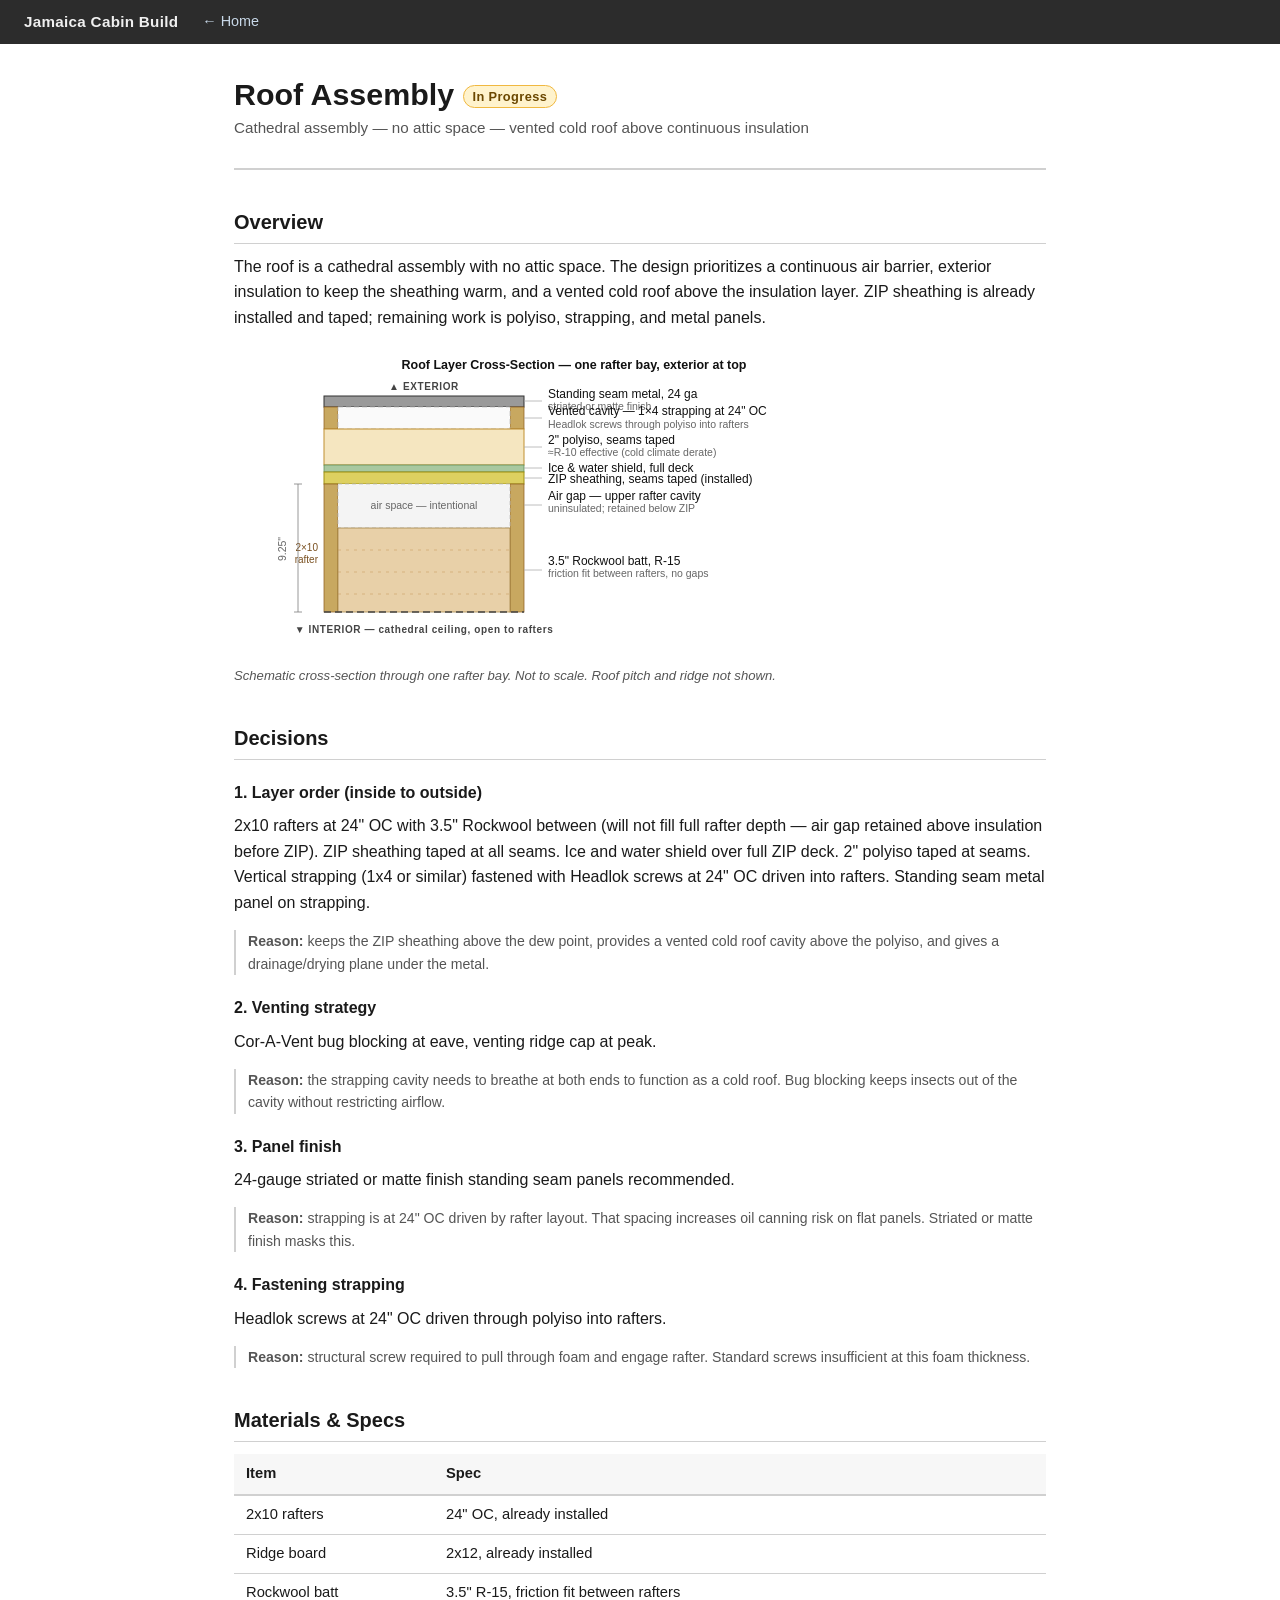
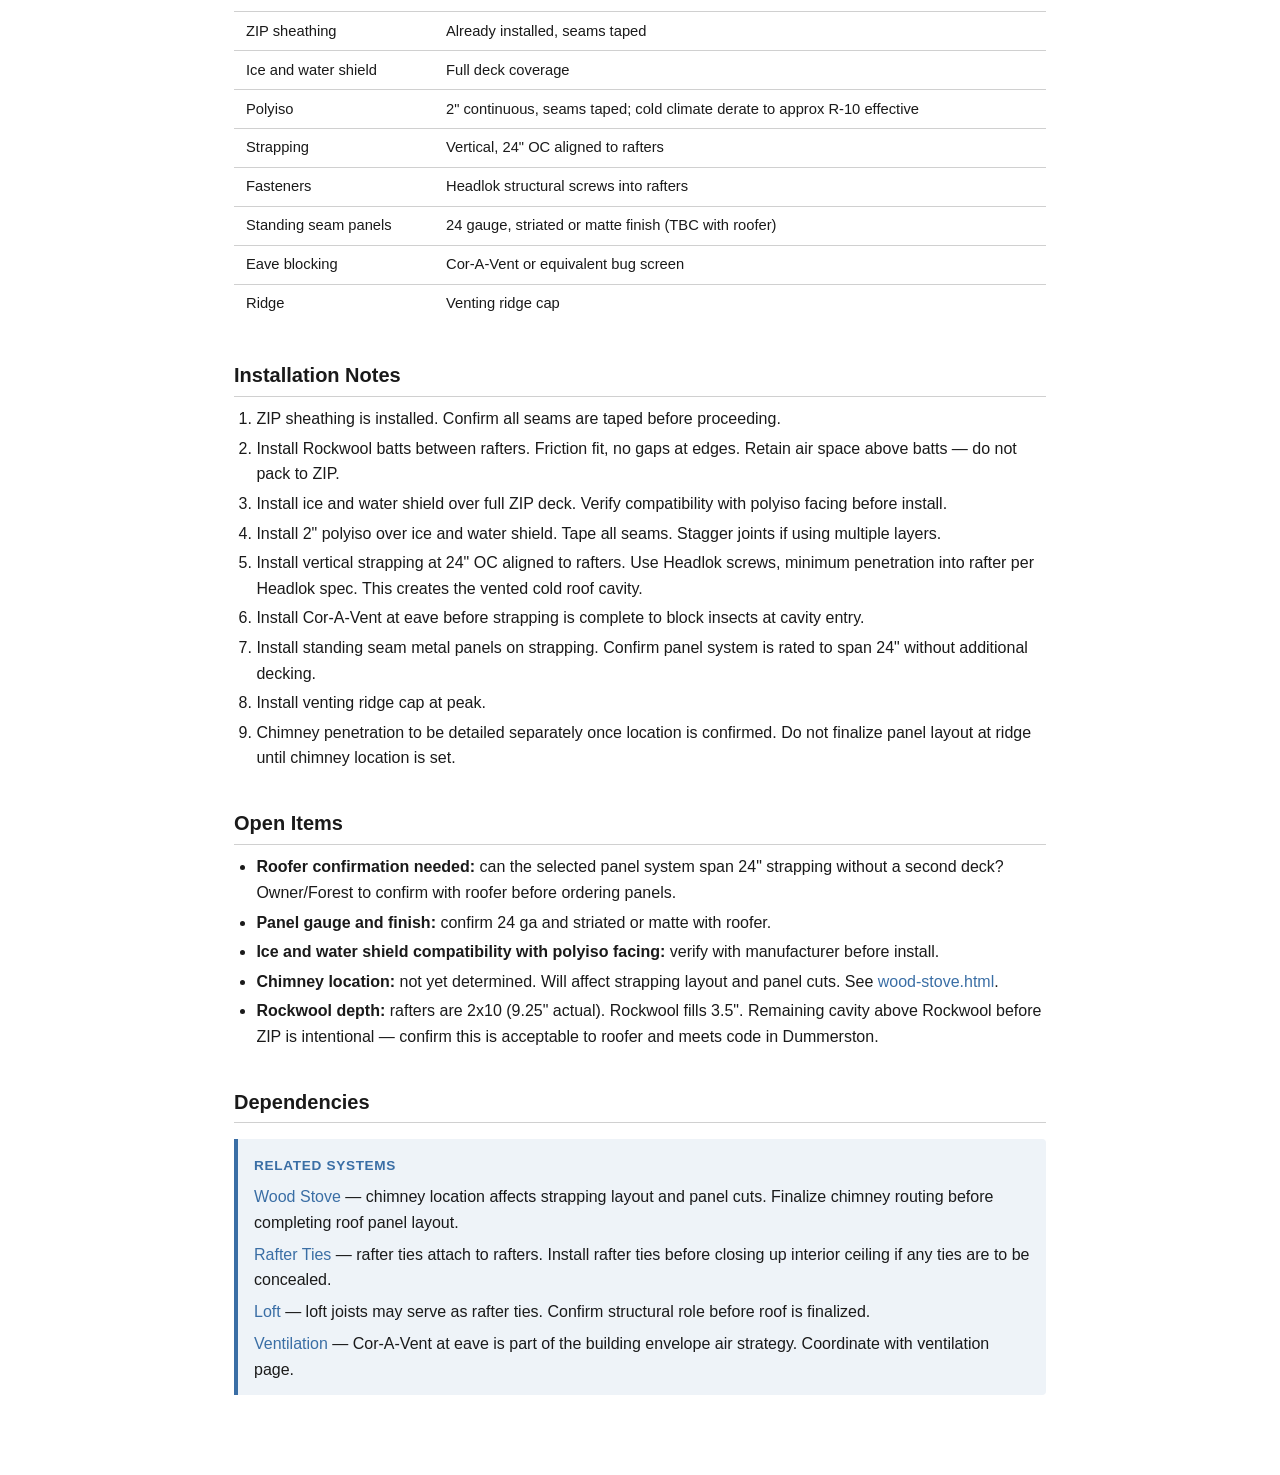
==== roof-assembly.html @ e4c6d877 "Initial commit: cabin build documentation site Co-Authored-By: Claude Sonnet 4.6 <noreply@anthropic." ====
<!DOCTYPE html>
<html lang="en">
<head>
  <meta charset="UTF-8">
  <meta name="viewport" content="width=device-width, initial-scale=1.0">
  <title>Roof Assembly — Jamaica Cabin Build</title>
  <link rel="stylesheet" href="styles.css">
</head>
<body>

<nav class="site-nav">
  <span class="nav-title">Jamaica Cabin Build</span>
  <a href="index.html">&#8592; Home</a>
</nav>

<main class="page-content">

  <!-- ── Page header + status ── -->
  <header class="page-header">
    <h1>Roof Assembly <span class="status-badge in-progress">In Progress</span></h1>
    <p class="subtitle">Cathedral assembly &mdash; no attic space &mdash; vented cold roof above continuous insulation</p>
  </header>

  <!-- ── 1. Overview ── -->
  <section class="section">
    <h2>Overview</h2>
    <p>The roof is a cathedral assembly with no attic space. The design prioritizes a continuous air barrier, exterior insulation to keep the sheathing warm, and a vented cold roof above the insulation layer. ZIP sheathing is already installed and taped; remaining work is polyiso, strapping, and metal panels.</p>

    <!-- Layer cross-section diagram -->
    <figure>
      <svg viewBox="0 0 680 308" xmlns="http://www.w3.org/2000/svg"
           style="background:#fff;width:100%;max-width:680px;display:block;min-width:320px;">
        <defs>
          <style type="text/css">
            .lbl { font: 12px -apple-system,BlinkMacSystemFont,'Segoe UI',Arial,sans-serif; fill:#111; }
            .sub { font: 10.5px -apple-system,BlinkMacSystemFont,'Segoe UI',Arial,sans-serif; fill:#666; }
            .dir { font: 700 10px -apple-system,BlinkMacSystemFont,'Segoe UI',Arial,sans-serif; fill:#444; letter-spacing:.06em; }
            .ttl { font: 600 12.5px -apple-system,BlinkMacSystemFont,'Segoe UI',Arial,sans-serif; fill:#111; }
            .raf { font: 10px -apple-system,BlinkMacSystemFont,'Segoe UI',Arial,sans-serif; fill:#7a5020; }
          </style>
        </defs>

        <!-- Title -->
        <text x="340" y="19" text-anchor="middle" class="ttl">Roof Layer Cross-Section — one rafter bay, exterior at top</text>

        <!-- EXTERIOR label -->
        <text x="190" y="40" text-anchor="middle" class="dir">&#9650; EXTERIOR</text>

        <!-- ─── 1. Standing seam metal: y=46 to y=57 ─── -->
        <rect x="90" y="46" width="200" height="11" fill="#9a9a9a" stroke="#333" stroke-width="1"/>
        <!-- leader -->
        <line x1="290" y1="51" x2="308" y2="51" stroke="#aaa" stroke-width="0.75"/>
        <text x="314" y="48" class="lbl">Standing seam metal, 24 ga</text>
        <text x="314" y="60" class="sub">striated or matte finish</text>

        <!-- ─── 2. Vented strapping cavity: y=57 to y=79 ─── -->
        <!-- strapping pieces at each rafter position (strapping aligned to rafters) -->
        <rect x="90"  y="57" width="14" height="22" fill="#c8a860" stroke="#906020" stroke-width="0.75"/>
        <rect x="276" y="57" width="14" height="22" fill="#c8a860" stroke="#906020" stroke-width="0.75"/>
        <!-- open vented cavity between strapping -->
        <rect x="104" y="57" width="172" height="22" fill="#fafafa" stroke="#bbb" stroke-width="0.75" stroke-dasharray="5 3"/>
        <!-- leader -->
        <line x1="290" y1="68" x2="308" y2="68" stroke="#aaa" stroke-width="0.75"/>
        <text x="314" y="65" class="lbl">Vented cavity — 1&#xD7;4 strapping at 24&#x22; OC</text>
        <text x="314" y="78" class="sub">Headlok screws through polyiso into rafters</text>

        <!-- ─── 3. Polyiso: y=79 to y=115 ─── -->
        <rect x="90" y="79" width="200" height="36" fill="#f5e6c0" stroke="#c09030" stroke-width="1"/>
        <!-- leader -->
        <line x1="290" y1="97" x2="308" y2="97" stroke="#aaa" stroke-width="0.75"/>
        <text x="314" y="94" class="lbl">2&#x22; polyiso, seams taped</text>
        <text x="314" y="106" class="sub">&#x2248;R-10 effective (cold climate derate)</text>

        <!-- ─── 4. Ice &amp; water shield: y=115 to y=122 ─── -->
        <rect x="90" y="115" width="200" height="7" fill="#a8c8a0" stroke="#5a8a50" stroke-width="0.75"/>
        <!-- leader -->
        <line x1="290" y1="118" x2="308" y2="118" stroke="#aaa" stroke-width="0.75"/>
        <text x="314" y="122" class="lbl">Ice &amp; water shield, full deck</text>

        <!-- ─── 5. ZIP sheathing: y=122 to y=134 ─── -->
        <rect x="90" y="122" width="200" height="12" fill="#ddd060" stroke="#a09010" stroke-width="1"/>
        <!-- leader -->
        <line x1="290" y1="128" x2="308" y2="128" stroke="#aaa" stroke-width="0.75"/>
        <text x="314" y="133" class="lbl">ZIP sheathing, seams taped (installed)</text>

        <!-- ─── 6+7. Rafter sides spanning air gap + Rockwool zones: y=134 to y=262 ─── -->
        <rect x="90"  y="134" width="14" height="128" fill="#c8a860" stroke="#906020" stroke-width="0.75"/>
        <rect x="276" y="134" width="14" height="128" fill="#c8a860" stroke="#906020" stroke-width="0.75"/>

        <!-- ─── 6. Air gap (intentional, upper rafter bay): y=134 to y=178 ─── -->
        <rect x="104" y="134" width="172" height="44" fill="#f4f4f4" stroke="#bbb" stroke-width="0.75" stroke-dasharray="4 3"/>
        <text x="190" y="159" text-anchor="middle" class="sub">air space — intentional</text>
        <!-- leader -->
        <line x1="290" y1="155" x2="308" y2="155" stroke="#aaa" stroke-width="0.75"/>
        <text x="314" y="150" class="lbl">Air gap — upper rafter cavity</text>
        <text x="314" y="162" class="sub">uninsulated; retained below ZIP</text>

        <!-- ─── 7. Rockwool: y=178 to y=262 ─── -->
        <rect x="104" y="178" width="172" height="84" fill="#e8d0a8" stroke="#a08040" stroke-width="0.75"/>
        <!-- texture lines -->
        <line x1="104" y1="200" x2="276" y2="200" stroke="#c09050" stroke-width="0.5" stroke-dasharray="3 5"/>
        <line x1="104" y1="222" x2="276" y2="222" stroke="#c09050" stroke-width="0.5" stroke-dasharray="3 5"/>
        <line x1="104" y1="244" x2="276" y2="244" stroke="#c09050" stroke-width="0.5" stroke-dasharray="3 5"/>
        <!-- leader -->
        <line x1="290" y1="220" x2="308" y2="220" stroke="#aaa" stroke-width="0.75"/>
        <text x="314" y="215" class="lbl">3.5&#x22; Rockwool batt, R-15</text>
        <text x="314" y="227" class="sub">friction fit between rafters, no gaps</text>

        <!-- Rafter label to the left of diagram -->
        <text x="84" y="201" text-anchor="end" class="raf">2&#xD7;10</text>
        <text x="84" y="213" text-anchor="end" class="raf">rafter</text>

        <!-- Dimension bracket: rafter full depth (y=134 to y=262) -->
        <line x1="64" y1="134" x2="64" y2="262" stroke="#777" stroke-width="0.75"/>
        <line x1="60" y1="134" x2="68" y2="134" stroke="#777" stroke-width="0.75"/>
        <line x1="60" y1="262" x2="68" y2="262" stroke="#777" stroke-width="0.75"/>
        <text x="52" y="199" text-anchor="middle" transform="rotate(-90 52 199)" class="sub">9.25&#x22;</text>

        <!-- Bottom interior line -->
        <line x1="90" y1="262" x2="290" y2="262" stroke="#444" stroke-width="1.5" stroke-dasharray="7 4"/>

        <!-- INTERIOR label -->
        <text x="190" y="283" text-anchor="middle" class="dir">&#9660; INTERIOR — cathedral ceiling, open to rafters</text>
      </svg>
      <figcaption>Schematic cross-section through one rafter bay. Not to scale. Roof pitch and ridge not shown.</figcaption>
    </figure>
  </section>

  <!-- ── 2. Decisions ── -->
  <section class="section">
    <h2>Decisions</h2>

    <h3>1. Layer order (inside to outside)</h3>
    <p>2x10 rafters at 24&#x22; OC with 3.5&#x22; Rockwool between (will not fill full rafter depth &mdash; air gap retained above insulation before ZIP). ZIP sheathing taped at all seams. Ice and water shield over full ZIP deck. 2&#x22; polyiso taped at seams. Vertical strapping (1x4 or similar) fastened with Headlok screws at 24&#x22; OC driven into rafters. Standing seam metal panel on strapping.</p>
    <p class="decision-reason"><strong>Reason:</strong> keeps the ZIP sheathing above the dew point, provides a vented cold roof cavity above the polyiso, and gives a drainage/drying plane under the metal.</p>

    <h3>2. Venting strategy</h3>
    <p>Cor-A-Vent bug blocking at eave, venting ridge cap at peak.</p>
    <p class="decision-reason"><strong>Reason:</strong> the strapping cavity needs to breathe at both ends to function as a cold roof. Bug blocking keeps insects out of the cavity without restricting airflow.</p>

    <h3>3. Panel finish</h3>
    <p>24-gauge striated or matte finish standing seam panels recommended.</p>
    <p class="decision-reason"><strong>Reason:</strong> strapping is at 24&#x22; OC driven by rafter layout. That spacing increases oil canning risk on flat panels. Striated or matte finish masks this.</p>

    <h3>4. Fastening strapping</h3>
    <p>Headlok screws at 24&#x22; OC driven through polyiso into rafters.</p>
    <p class="decision-reason"><strong>Reason:</strong> structural screw required to pull through foam and engage rafter. Standard screws insufficient at this foam thickness.</p>
  </section>

  <!-- ── 3. Materials & Specs ── -->
  <section class="section">
    <h2>Materials &amp; Specs</h2>
    <table class="specs-table">
      <thead>
        <tr>
          <th>Item</th>
          <th>Spec</th>
        </tr>
      </thead>
      <tbody>
        <tr>
          <td>2x10 rafters</td>
          <td>24&#x22; OC, already installed</td>
        </tr>
        <tr>
          <td>Ridge board</td>
          <td>2x12, already installed</td>
        </tr>
        <tr>
          <td>Rockwool batt</td>
          <td>3.5&#x22; R-15, friction fit between rafters</td>
        </tr>
        <tr>
          <td>ZIP sheathing</td>
          <td>Already installed, seams taped</td>
        </tr>
        <tr>
          <td>Ice and water shield</td>
          <td>Full deck coverage</td>
        </tr>
        <tr>
          <td>Polyiso</td>
          <td>2&#x22; continuous, seams taped; cold climate derate to approx R-10 effective</td>
        </tr>
        <tr>
          <td>Strapping</td>
          <td>Vertical, 24&#x22; OC aligned to rafters</td>
        </tr>
        <tr>
          <td>Fasteners</td>
          <td>Headlok structural screws into rafters</td>
        </tr>
        <tr>
          <td>Standing seam panels</td>
          <td>24 gauge, striated or matte finish (TBC with roofer)</td>
        </tr>
        <tr>
          <td>Eave blocking</td>
          <td>Cor-A-Vent or equivalent bug screen</td>
        </tr>
        <tr>
          <td>Ridge</td>
          <td>Venting ridge cap</td>
        </tr>
      </tbody>
    </table>
  </section>

  <!-- ── 4. Installation Notes ── -->
  <section class="section">
    <h2>Installation Notes</h2>
    <ol>
      <li>ZIP sheathing is installed. Confirm all seams are taped before proceeding.</li>
      <li>Install Rockwool batts between rafters. Friction fit, no gaps at edges. Retain air space above batts &mdash; do not pack to ZIP.</li>
      <li>Install ice and water shield over full ZIP deck. Verify compatibility with polyiso facing before install.</li>
      <li>Install 2&#x22; polyiso over ice and water shield. Tape all seams. Stagger joints if using multiple layers.</li>
      <li>Install vertical strapping at 24&#x22; OC aligned to rafters. Use Headlok screws, minimum penetration into rafter per Headlok spec. This creates the vented cold roof cavity.</li>
      <li>Install Cor-A-Vent at eave before strapping is complete to block insects at cavity entry.</li>
      <li>Install standing seam metal panels on strapping. Confirm panel system is rated to span 24&#x22; without additional decking.</li>
      <li>Install venting ridge cap at peak.</li>
      <li>Chimney penetration to be detailed separately once location is confirmed. Do not finalize panel layout at ridge until chimney location is set.</li>
    </ol>
  </section>

  <!-- ── 5. Open Items ── -->
  <section class="section">
    <h2>Open Items</h2>
    <ul>
      <li><strong>Roofer confirmation needed:</strong> can the selected panel system span 24&#x22; strapping without a second deck? Owner/Forest to confirm with roofer before ordering panels.</li>
      <li><strong>Panel gauge and finish:</strong> confirm 24 ga and striated or matte with roofer.</li>
      <li><strong>Ice and water shield compatibility with polyiso facing:</strong> verify with manufacturer before install.</li>
      <li><strong>Chimney location:</strong> not yet determined. Will affect strapping layout and panel cuts. See <a href="wood-stove.html">wood-stove.html</a>.</li>
      <li><strong>Rockwool depth:</strong> rafters are 2x10 (9.25&#x22; actual). Rockwool fills 3.5&#x22;. Remaining cavity above Rockwool before ZIP is intentional &mdash; confirm this is acceptable to roofer and meets code in Dummerston.</li>
    </ul>
  </section>

  <!-- ── 6. Dependencies ── -->
  <section class="section">
    <h2>Dependencies</h2>
    <div class="callout">
      <p><strong>Related Systems</strong></p>
      <p><a href="wood-stove.html">Wood Stove</a> &mdash; chimney location affects strapping layout and panel cuts. Finalize chimney routing before completing roof panel layout.</p>
      <p><a href="rafter-ties.html">Rafter Ties</a> &mdash; rafter ties attach to rafters. Install rafter ties before closing up interior ceiling if any ties are to be concealed.</p>
      <p><a href="loft.html">Loft</a> &mdash; loft joists may serve as rafter ties. Confirm structural role before roof is finalized.</p>
      <p><a href="ventilation.html">Ventilation</a> &mdash; Cor-A-Vent at eave is part of the building envelope air strategy. Coordinate with ventilation page.</p>
    </div>
  </section>

</main>

</body>
</html>
---- styles.css ----
/* Jamaica Cabin Build -- shared stylesheet */

*, *::before, *::after {
  box-sizing: border-box;
}

:root {
  --color-bg: #ffffff;
  --color-text: #1a1a1a;
  --color-text-muted: #555555;
  --color-border: #d0d0d0;
  --color-nav-bg: #2c2c2c;
  --color-nav-text: #f0f0f0;
  --color-nav-link: #c8d8e8;
  --color-section-bg: #f7f7f7;
  --color-callout-bg: #eef3f8;
  --color-callout-border: #3a6ea5;
  --badge-decided-bg: #d4edda;
  --badge-decided-text: #1a5c2a;
  --badge-decided-border: #82c896;
  --badge-inprogress-bg: #fff3cd;
  --badge-inprogress-text: #6b4700;
  --badge-inprogress-border: #f0b840;
  --badge-open-bg: #f8d7da;
  --badge-open-text: #7a1a1f;
  --badge-open-border: #e07070;
  --max-width: 860px;
}

body {
  font-family: -apple-system, BlinkMacSystemFont, "Segoe UI", Roboto, Helvetica, Arial, sans-serif;
  font-size: 16px;
  line-height: 1.6;
  color: var(--color-text);
  background: var(--color-bg);
  margin: 0;
  padding: 0;
}

/* ── Navigation ── */

.site-nav {
  background: var(--color-nav-bg);
  padding: 0.6rem 1.5rem;
  display: flex;
  align-items: center;
  gap: 1.5rem;
}

.site-nav .nav-title {
  color: var(--color-nav-text);
  font-weight: 600;
  font-size: 0.95rem;
  letter-spacing: 0.02em;
  white-space: nowrap;
}

.site-nav a {
  color: var(--color-nav-link);
  text-decoration: none;
  font-size: 0.9rem;
}

.site-nav a:hover {
  text-decoration: underline;
}

/* ── Page layout ── */

.page-content {
  max-width: var(--max-width);
  margin: 0 auto;
  padding: 2rem 1.5rem 4rem;
}

/* ── Typography ── */

h1 {
  font-size: 1.9rem;
  font-weight: 700;
  margin: 0 0 0.25rem;
  line-height: 1.2;
}

h2 {
  font-size: 1.25rem;
  font-weight: 600;
  margin: 2.25rem 0 0.6rem;
  padding-bottom: 0.3rem;
  border-bottom: 1px solid var(--color-border);
}

h3 {
  font-size: 1rem;
  font-weight: 600;
  margin: 1.25rem 0 0.4rem;
}

p {
  margin: 0.5rem 0 0.9rem;
}

ul, ol {
  margin: 0.4rem 0 0.9rem;
  padding-left: 1.4rem;
}

li {
  margin-bottom: 0.25rem;
}

a {
  color: var(--color-callout-border);
  text-decoration: none;
}

a:hover {
  text-decoration: underline;
}

/* ── Page header ── */

.page-header {
  margin-bottom: 2rem;
  padding-bottom: 1rem;
  border-bottom: 2px solid var(--color-border);
}

.page-header .subtitle {
  color: var(--color-text-muted);
  font-size: 0.95rem;
  margin: 0.25rem 0 0.75rem;
}

/* ── Status badges ── */

.status-badge {
  display: inline-block;
  padding: 0.2em 0.7em;
  border-radius: 999px;
  font-size: 0.8rem;
  font-weight: 600;
  letter-spacing: 0.03em;
  border: 1px solid transparent;
  vertical-align: middle;
}

.status-badge.decided {
  background: var(--badge-decided-bg);
  color: var(--badge-decided-text);
  border-color: var(--badge-decided-border);
}

.status-badge.in-progress {
  background: var(--badge-inprogress-bg);
  color: var(--badge-inprogress-text);
  border-color: var(--badge-inprogress-border);
}

.status-badge.open {
  background: var(--badge-open-bg);
  color: var(--badge-open-text);
  border-color: var(--badge-open-border);
}

/* ── Callout / dependency box ── */

.callout {
  background: var(--color-callout-bg);
  border-left: 4px solid var(--color-callout-border);
  padding: 0.8rem 1rem;
  margin: 1rem 0;
  border-radius: 0 4px 4px 0;
}

.callout p {
  margin: 0 0 0.4rem;
}

.callout p:last-child {
  margin-bottom: 0;
}

.callout strong {
  font-size: 0.85rem;
  text-transform: uppercase;
  letter-spacing: 0.05em;
  color: var(--color-callout-border);
}

/* ── Systems grid (index page) ── */

.systems-grid {
  display: grid;
  grid-template-columns: repeat(auto-fill, minmax(240px, 1fr));
  gap: 1rem;
  margin: 1rem 0 2rem;
}

.system-card {
  border: 1px solid var(--color-border);
  border-radius: 6px;
  padding: 1rem 1.1rem;
  background: var(--color-section-bg);
  transition: border-color 0.15s;
}

.system-card:hover {
  border-color: var(--color-callout-border);
}

.system-card a {
  font-weight: 600;
  font-size: 1rem;
  display: block;
  margin-bottom: 0.3rem;
}

.system-card p {
  font-size: 0.88rem;
  color: var(--color-text-muted);
  margin: 0;
  line-height: 1.45;
}

/* ── Open items table ── */

.open-items-list {
  list-style: none;
  padding: 0;
  margin: 0.5rem 0 1.5rem;
}

.open-items-list li {
  display: flex;
  gap: 1rem;
  align-items: baseline;
  padding: 0.45rem 0;
  border-bottom: 1px solid var(--color-border);
  font-size: 0.92rem;
}

.open-items-list li:last-child {
  border-bottom: none;
}

.open-items-list .item-system {
  flex-shrink: 0;
  font-size: 0.8rem;
  color: var(--color-text-muted);
  min-width: 140px;
}

/* ── Section wrapper (print page-break) ── */

.section {
  page-break-inside: avoid;
}

/* ── Build status summary ── */

.build-summary {
  background: var(--color-section-bg);
  border: 1px solid var(--color-border);
  border-radius: 6px;
  padding: 1rem 1.2rem;
  margin: 1rem 0 2rem;
  font-size: 0.92rem;
}

.build-summary dl {
  display: grid;
  grid-template-columns: max-content 1fr;
  gap: 0.3rem 1.2rem;
  margin: 0;
}

.build-summary dt {
  font-weight: 600;
  color: var(--color-text-muted);
}

.build-summary dd {
  margin: 0;
}

/* ── Dependencies prose note ── */

.deps-note {
  font-size: 0.92rem;
  color: var(--color-text-muted);
  border-top: 1px solid var(--color-border);
  padding-top: 1rem;
  margin-top: 2rem;
}

/* ── Specs table ── */

.specs-table {
  width: 100%;
  border-collapse: collapse;
  font-size: 0.92rem;
  margin: 0.75rem 0 1.25rem;
}

.specs-table th {
  text-align: left;
  font-weight: 600;
  padding: 0.5rem 0.75rem;
  background: var(--color-section-bg);
  border-bottom: 2px solid var(--color-border);
}

.specs-table td {
  padding: 0.45rem 0.75rem;
  border-bottom: 1px solid var(--color-border);
  vertical-align: top;
}

.specs-table td:first-child {
  font-weight: 500;
  width: 200px;
  white-space: nowrap;
}

.specs-table tr:last-child td {
  border-bottom: none;
}

/* ── Diagram ── */

figure {
  margin: 1.25rem 0;
}

figcaption {
  font-size: 0.82rem;
  color: var(--color-text-muted);
  margin-top: 0.4rem;
  font-style: italic;
}

/* ── Decision items ── */

.decision-reason {
  font-size: 0.88rem;
  color: var(--color-text-muted);
  margin: 0.2rem 0 0.8rem;
  padding-left: 0.75rem;
  border-left: 2px solid var(--color-border);
}

/* ── Print stylesheet ── */

@media print {
  .site-nav {
    display: none;
  }

  .status-badge {
    display: none;
  }

  body {
    font-size: 11pt;
    color: #000;
  }

  a {
    color: #000;
    text-decoration: none;
  }

  a[href]::after {
    content: none;
  }

  .page-content {
    max-width: 100%;
    padding: 0;
  }

  .systems-grid {
    display: block;
  }

  .system-card {
    border: none;
    background: none;
    padding: 0.2rem 0;
    break-inside: avoid;
  }

  .callout {
    border-left: 2px solid #000;
    background: none;
  }

  .section {
    page-break-inside: avoid;
  }

  h2 {
    page-break-after: avoid;
  }
}
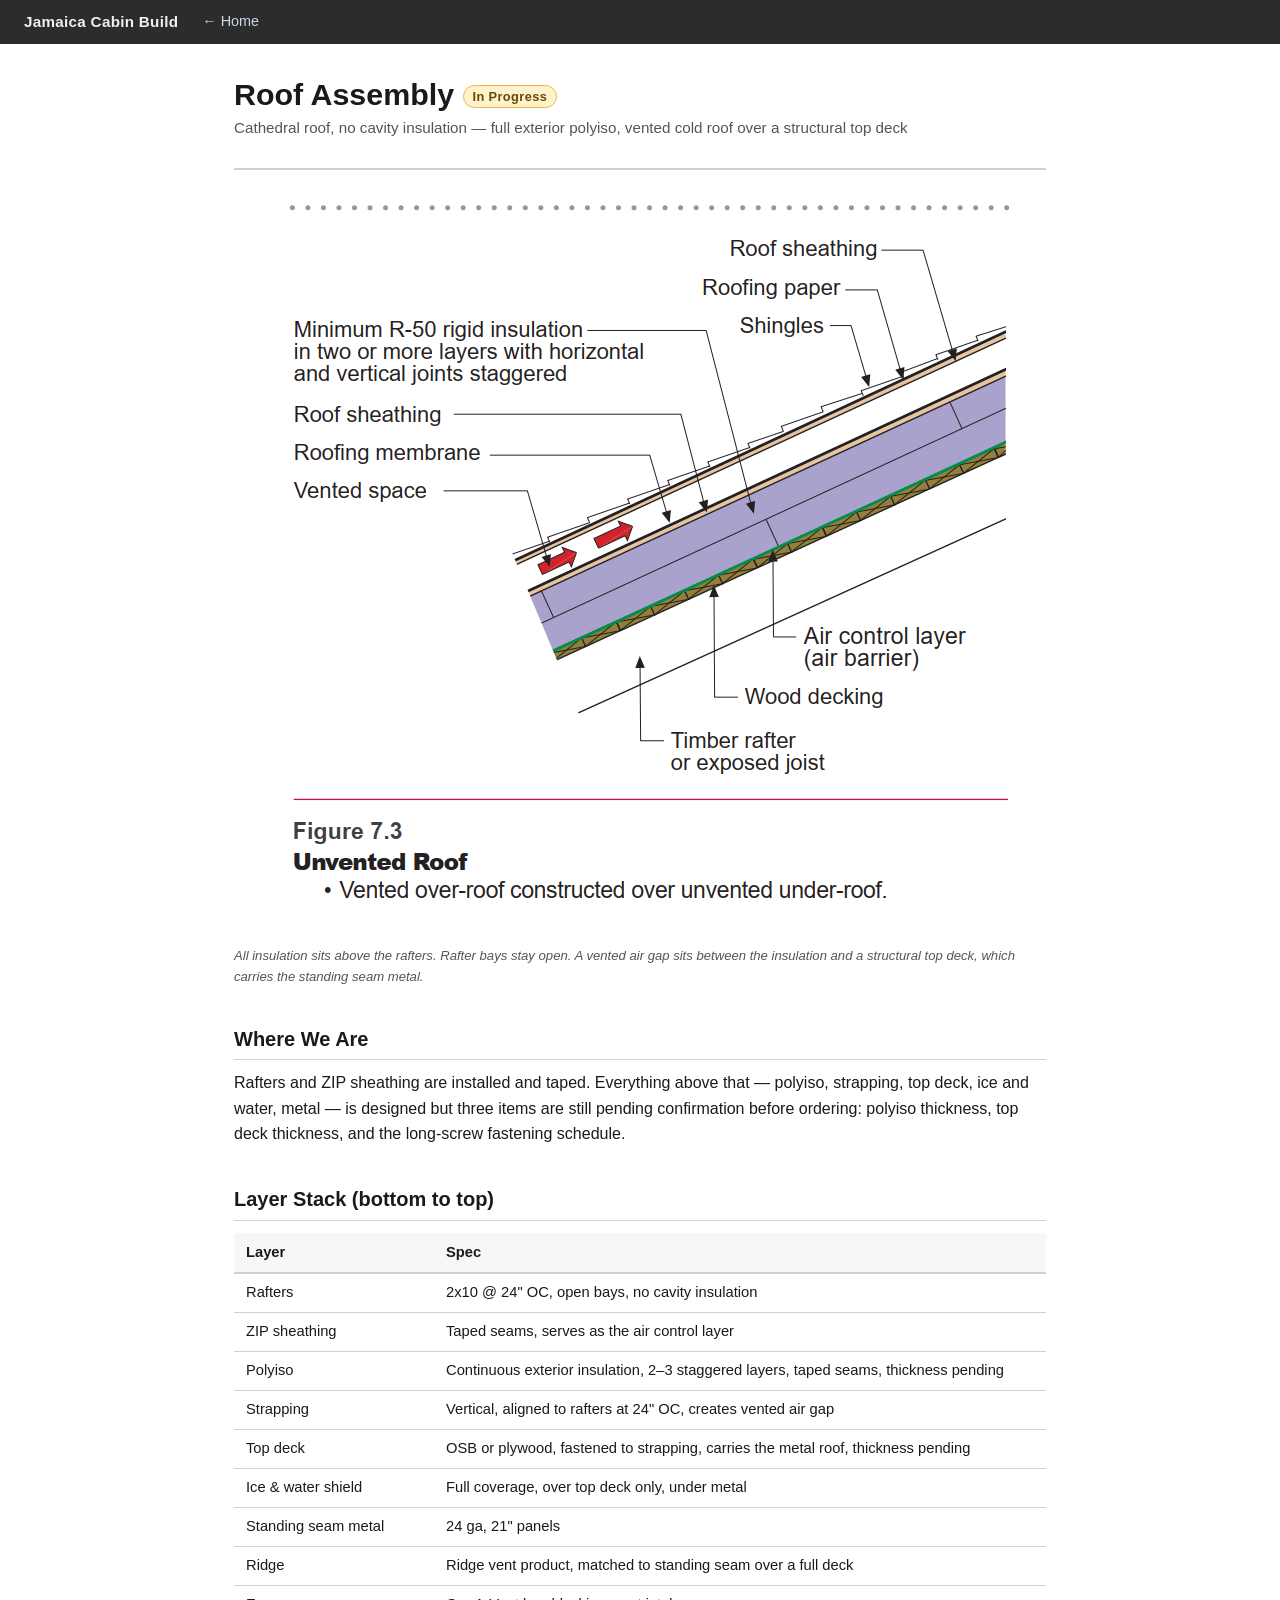
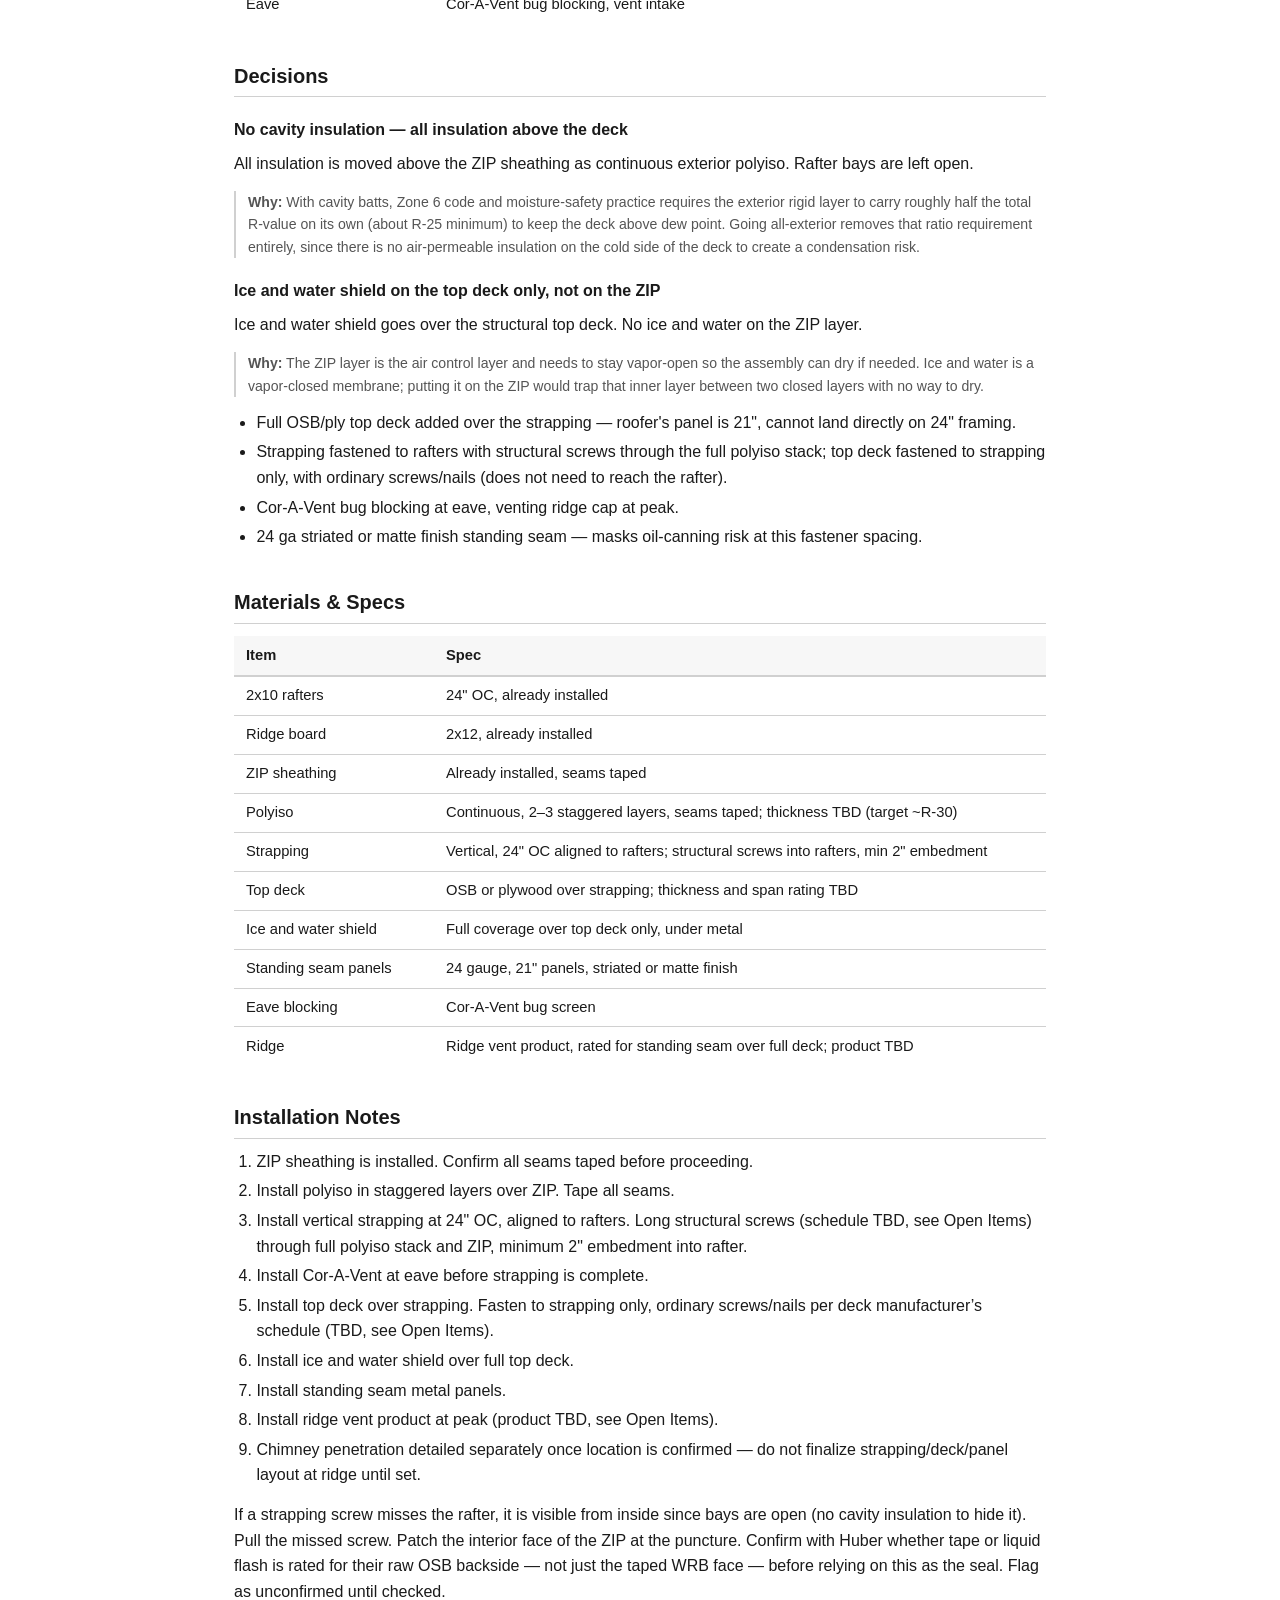
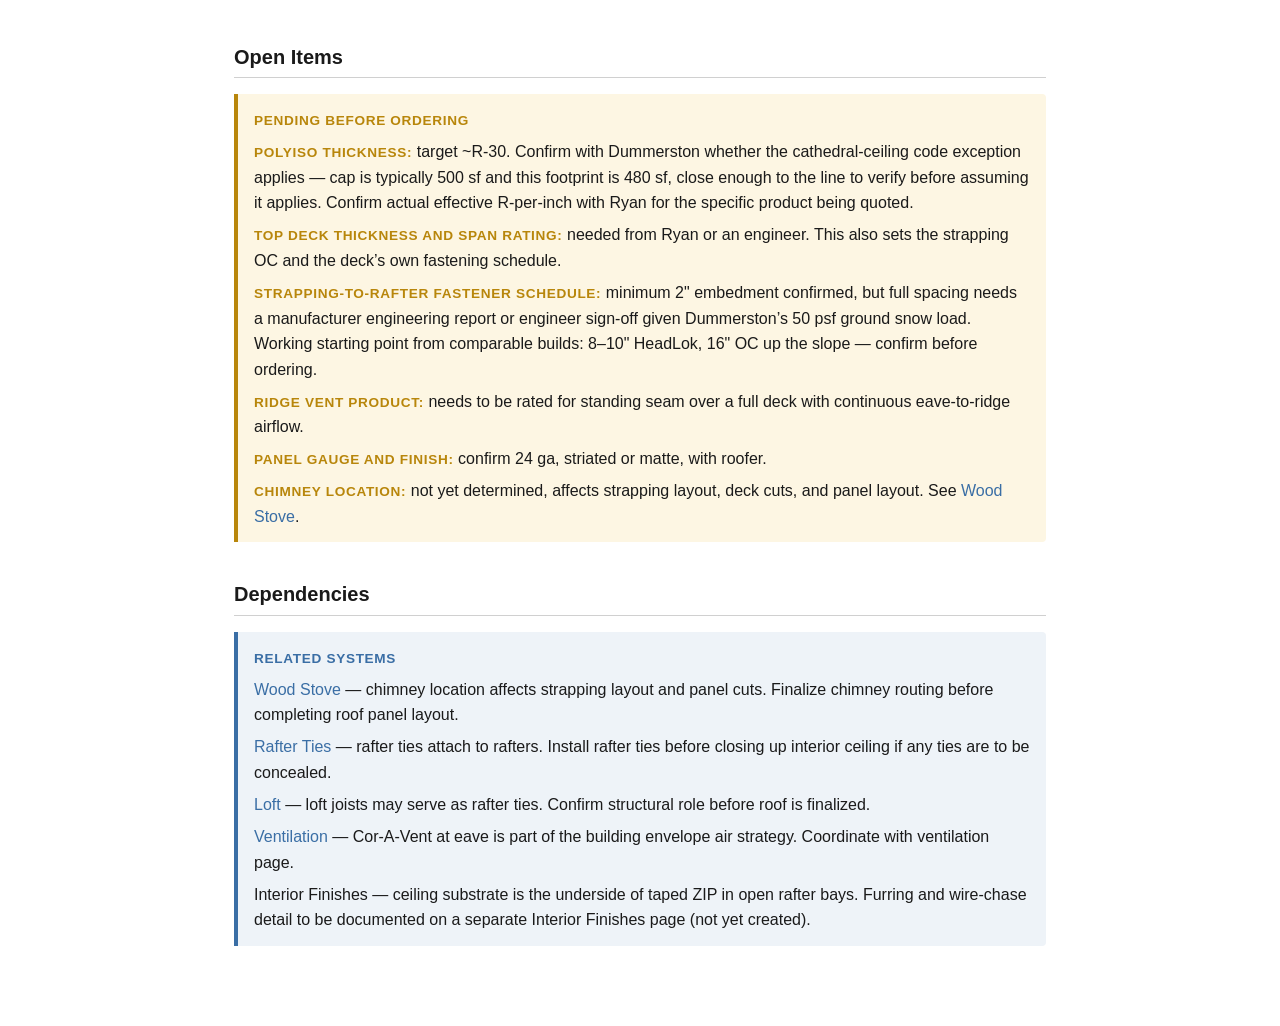
==== commit 6e8107b5: "Rewrite roof assembly page: cold roof design, image, open items Full content and structure rewrite o" ====
--- a/roof-assembly.html
+++ b/roof-assembly.html
@@ -18,136 +18,93 @@
   <!-- ── Page header + status ── -->
   <header class="page-header">
     <h1>Roof Assembly <span class="status-badge in-progress">In Progress</span></h1>
-    <p class="subtitle">Cathedral assembly &mdash; no attic space &mdash; vented cold roof above continuous insulation</p>
+    <p class="subtitle">Cathedral roof, no cavity insulation &mdash; full exterior polyiso, vented cold roof over a structural top deck</p>
   </header>
 
-  <!-- ── 1. Overview ── -->
-  <section class="section">
-    <h2>Overview</h2>
-    <p>The roof is a cathedral assembly with no attic space. The design prioritizes a continuous air barrier, exterior insulation to keep the sheathing warm, and a vented cold roof above the insulation layer. ZIP sheathing is already installed and taped; remaining work is polyiso, strapping, and metal panels.</p>
-
-    <!-- Layer cross-section diagram -->
-    <figure>
-      <svg viewBox="0 0 680 308" xmlns="http://www.w3.org/2000/svg"
-           style="background:#fff;width:100%;max-width:680px;display:block;min-width:320px;">
-        <defs>
-          <style type="text/css">
-            .lbl { font: 12px -apple-system,BlinkMacSystemFont,'Segoe UI',Arial,sans-serif; fill:#111; }
-            .sub { font: 10.5px -apple-system,BlinkMacSystemFont,'Segoe UI',Arial,sans-serif; fill:#666; }
-            .dir { font: 700 10px -apple-system,BlinkMacSystemFont,'Segoe UI',Arial,sans-serif; fill:#444; letter-spacing:.06em; }
-            .ttl { font: 600 12.5px -apple-system,BlinkMacSystemFont,'Segoe UI',Arial,sans-serif; fill:#111; }
-            .raf { font: 10px -apple-system,BlinkMacSystemFont,'Segoe UI',Arial,sans-serif; fill:#7a5020; }
-          </style>
-        </defs>
-
-        <!-- Title -->
-        <text x="340" y="19" text-anchor="middle" class="ttl">Roof Layer Cross-Section — one rafter bay, exterior at top</text>
-
-        <!-- EXTERIOR label -->
-        <text x="190" y="40" text-anchor="middle" class="dir">&#9650; EXTERIOR</text>
-
-        <!-- ─── 1. Standing seam metal: y=46 to y=57 ─── -->
-        <rect x="90" y="46" width="200" height="11" fill="#9a9a9a" stroke="#333" stroke-width="1"/>
-        <!-- leader -->
-        <line x1="290" y1="51" x2="308" y2="51" stroke="#aaa" stroke-width="0.75"/>
-        <text x="314" y="48" class="lbl">Standing seam metal, 24 ga</text>
-        <text x="314" y="60" class="sub">striated or matte finish</text>
-
-        <!-- ─── 2. Vented strapping cavity: y=57 to y=79 ─── -->
-        <!-- strapping pieces at each rafter position (strapping aligned to rafters) -->
-        <rect x="90"  y="57" width="14" height="22" fill="#c8a860" stroke="#906020" stroke-width="0.75"/>
-        <rect x="276" y="57" width="14" height="22" fill="#c8a860" stroke="#906020" stroke-width="0.75"/>
-        <!-- open vented cavity between strapping -->
-        <rect x="104" y="57" width="172" height="22" fill="#fafafa" stroke="#bbb" stroke-width="0.75" stroke-dasharray="5 3"/>
-        <!-- leader -->
-        <line x1="290" y1="68" x2="308" y2="68" stroke="#aaa" stroke-width="0.75"/>
-        <text x="314" y="65" class="lbl">Vented cavity — 1&#xD7;4 strapping at 24&#x22; OC</text>
-        <text x="314" y="78" class="sub">Headlok screws through polyiso into rafters</text>
-
-        <!-- ─── 3. Polyiso: y=79 to y=115 ─── -->
-        <rect x="90" y="79" width="200" height="36" fill="#f5e6c0" stroke="#c09030" stroke-width="1"/>
-        <!-- leader -->
-        <line x1="290" y1="97" x2="308" y2="97" stroke="#aaa" stroke-width="0.75"/>
-        <text x="314" y="94" class="lbl">2&#x22; polyiso, seams taped</text>
-        <text x="314" y="106" class="sub">&#x2248;R-10 effective (cold climate derate)</text>
-
-        <!-- ─── 4. Ice &amp; water shield: y=115 to y=122 ─── -->
-        <rect x="90" y="115" width="200" height="7" fill="#a8c8a0" stroke="#5a8a50" stroke-width="0.75"/>
-        <!-- leader -->
-        <line x1="290" y1="118" x2="308" y2="118" stroke="#aaa" stroke-width="0.75"/>
-        <text x="314" y="122" class="lbl">Ice &amp; water shield, full deck</text>
-
-        <!-- ─── 5. ZIP sheathing: y=122 to y=134 ─── -->
-        <rect x="90" y="122" width="200" height="12" fill="#ddd060" stroke="#a09010" stroke-width="1"/>
-        <!-- leader -->
-        <line x1="290" y1="128" x2="308" y2="128" stroke="#aaa" stroke-width="0.75"/>
-        <text x="314" y="133" class="lbl">ZIP sheathing, seams taped (installed)</text>
-
-        <!-- ─── 6+7. Rafter sides spanning air gap + Rockwool zones: y=134 to y=262 ─── -->
-        <rect x="90"  y="134" width="14" height="128" fill="#c8a860" stroke="#906020" stroke-width="0.75"/>
-        <rect x="276" y="134" width="14" height="128" fill="#c8a860" stroke="#906020" stroke-width="0.75"/>
-
-        <!-- ─── 6. Air gap (intentional, upper rafter bay): y=134 to y=178 ─── -->
-        <rect x="104" y="134" width="172" height="44" fill="#f4f4f4" stroke="#bbb" stroke-width="0.75" stroke-dasharray="4 3"/>
-        <text x="190" y="159" text-anchor="middle" class="sub">air space — intentional</text>
-        <!-- leader -->
-        <line x1="290" y1="155" x2="308" y2="155" stroke="#aaa" stroke-width="0.75"/>
-        <text x="314" y="150" class="lbl">Air gap — upper rafter cavity</text>
-        <text x="314" y="162" class="sub">uninsulated; retained below ZIP</text>
-
-        <!-- ─── 7. Rockwool: y=178 to y=262 ─── -->
-        <rect x="104" y="178" width="172" height="84" fill="#e8d0a8" stroke="#a08040" stroke-width="0.75"/>
-        <!-- texture lines -->
-        <line x1="104" y1="200" x2="276" y2="200" stroke="#c09050" stroke-width="0.5" stroke-dasharray="3 5"/>
-        <line x1="104" y1="222" x2="276" y2="222" stroke="#c09050" stroke-width="0.5" stroke-dasharray="3 5"/>
-        <line x1="104" y1="244" x2="276" y2="244" stroke="#c09050" stroke-width="0.5" stroke-dasharray="3 5"/>
-        <!-- leader -->
-        <line x1="290" y1="220" x2="308" y2="220" stroke="#aaa" stroke-width="0.75"/>
-        <text x="314" y="215" class="lbl">3.5&#x22; Rockwool batt, R-15</text>
-        <text x="314" y="227" class="sub">friction fit between rafters, no gaps</text>
-
-        <!-- Rafter label to the left of diagram -->
-        <text x="84" y="201" text-anchor="end" class="raf">2&#xD7;10</text>
-        <text x="84" y="213" text-anchor="end" class="raf">rafter</text>
-
-        <!-- Dimension bracket: rafter full depth (y=134 to y=262) -->
-        <line x1="64" y1="134" x2="64" y2="262" stroke="#777" stroke-width="0.75"/>
-        <line x1="60" y1="134" x2="68" y2="134" stroke="#777" stroke-width="0.75"/>
-        <line x1="60" y1="262" x2="68" y2="262" stroke="#777" stroke-width="0.75"/>
-        <text x="52" y="199" text-anchor="middle" transform="rotate(-90 52 199)" class="sub">9.25&#x22;</text>
-
-        <!-- Bottom interior line -->
-        <line x1="90" y1="262" x2="290" y2="262" stroke="#444" stroke-width="1.5" stroke-dasharray="7 4"/>
-
-        <!-- INTERIOR label -->
-        <text x="190" y="283" text-anchor="middle" class="dir">&#9660; INTERIOR — cathedral ceiling, open to rafters</text>
-      </svg>
-      <figcaption>Schematic cross-section through one rafter bay. Not to scale. Roof pitch and ridge not shown.</figcaption>
-    </figure>
-  </section>
-
-  <!-- ── 2. Decisions ── -->
+  <!-- ── Image ── -->
+  <figure>
+    <img src="Images/Cold_Roof.png" alt="Cold roof assembly showing insulation above rafters with vented air gap and structural top deck">
+    <figcaption>All insulation sits above the rafters. Rafter bays stay open. A vented air gap sits between the insulation and a structural top deck, which carries the standing seam metal.</figcaption>
+  </figure>
+
+  <!-- ── Where we are ── -->
+  <section class="section">
+    <h2>Where We Are</h2>
+    <p>Rafters and ZIP sheathing are installed and taped. Everything above that &mdash; polyiso, strapping, top deck, ice and water, metal &mdash; is designed but three items are still pending confirmation before ordering: polyiso thickness, top deck thickness, and the long-screw fastening schedule.</p>
+  </section>
+
+  <!-- ── Layer stack ── -->
+  <section class="section">
+    <h2>Layer Stack (bottom to top)</h2>
+    <table class="specs-table">
+      <thead>
+        <tr>
+          <th>Layer</th>
+          <th>Spec</th>
+        </tr>
+      </thead>
+      <tbody>
+        <tr>
+          <td>Rafters</td>
+          <td>2x10 @ 24&#x22; OC, open bays, no cavity insulation</td>
+        </tr>
+        <tr>
+          <td>ZIP sheathing</td>
+          <td>Taped seams, serves as the air control layer</td>
+        </tr>
+        <tr>
+          <td>Polyiso</td>
+          <td>Continuous exterior insulation, 2&ndash;3 staggered layers, taped seams, thickness pending</td>
+        </tr>
+        <tr>
+          <td>Strapping</td>
+          <td>Vertical, aligned to rafters at 24&#x22; OC, creates vented air gap</td>
+        </tr>
+        <tr>
+          <td>Top deck</td>
+          <td>OSB or plywood, fastened to strapping, carries the metal roof, thickness pending</td>
+        </tr>
+        <tr>
+          <td>Ice &amp; water shield</td>
+          <td>Full coverage, over top deck only, under metal</td>
+        </tr>
+        <tr>
+          <td>Standing seam metal</td>
+          <td>24 ga, 21&#x22; panels</td>
+        </tr>
+        <tr>
+          <td>Ridge</td>
+          <td>Ridge vent product, matched to standing seam over a full deck</td>
+        </tr>
+        <tr>
+          <td>Eave</td>
+          <td>Cor-A-Vent bug blocking, vent intake</td>
+        </tr>
+      </tbody>
+    </table>
+  </section>
+
+  <!-- ── Decisions ── -->
   <section class="section">
     <h2>Decisions</h2>
 
-    <h3>1. Layer order (inside to outside)</h3>
-    <p>2x10 rafters at 24&#x22; OC with 3.5&#x22; Rockwool between (will not fill full rafter depth &mdash; air gap retained above insulation before ZIP). ZIP sheathing taped at all seams. Ice and water shield over full ZIP deck. 2&#x22; polyiso taped at seams. Vertical strapping (1x4 or similar) fastened with Headlok screws at 24&#x22; OC driven into rafters. Standing seam metal panel on strapping.</p>
-    <p class="decision-reason"><strong>Reason:</strong> keeps the ZIP sheathing above the dew point, provides a vented cold roof cavity above the polyiso, and gives a drainage/drying plane under the metal.</p>
-
-    <h3>2. Venting strategy</h3>
-    <p>Cor-A-Vent bug blocking at eave, venting ridge cap at peak.</p>
-    <p class="decision-reason"><strong>Reason:</strong> the strapping cavity needs to breathe at both ends to function as a cold roof. Bug blocking keeps insects out of the cavity without restricting airflow.</p>
-
-    <h3>3. Panel finish</h3>
-    <p>24-gauge striated or matte finish standing seam panels recommended.</p>
-    <p class="decision-reason"><strong>Reason:</strong> strapping is at 24&#x22; OC driven by rafter layout. That spacing increases oil canning risk on flat panels. Striated or matte finish masks this.</p>
-
-    <h3>4. Fastening strapping</h3>
-    <p>Headlok screws at 24&#x22; OC driven through polyiso into rafters.</p>
-    <p class="decision-reason"><strong>Reason:</strong> structural screw required to pull through foam and engage rafter. Standard screws insufficient at this foam thickness.</p>
-  </section>
-
-  <!-- ── 3. Materials & Specs ── -->
+    <h3>No cavity insulation &mdash; all insulation above the deck</h3>
+    <p>All insulation is moved above the ZIP sheathing as continuous exterior polyiso. Rafter bays are left open.</p>
+    <p class="decision-reason"><strong>Why:</strong> With cavity batts, Zone 6 code and moisture-safety practice requires the exterior rigid layer to carry roughly half the total R-value on its own (about R-25 minimum) to keep the deck above dew point. Going all-exterior removes that ratio requirement entirely, since there is no air-permeable insulation on the cold side of the deck to create a condensation risk.</p>
+
+    <h3>Ice and water shield on the top deck only, not on the ZIP</h3>
+    <p>Ice and water shield goes over the structural top deck. No ice and water on the ZIP layer.</p>
+    <p class="decision-reason"><strong>Why:</strong> The ZIP layer is the air control layer and needs to stay vapor-open so the assembly can dry if needed. Ice and water is a vapor-closed membrane; putting it on the ZIP would trap that inner layer between two closed layers with no way to dry.</p>
+
+    <ul>
+      <li>Full OSB/ply top deck added over the strapping &mdash; roofer&#x27;s panel is 21&#x22;, cannot land directly on 24&#x22; framing.</li>
+      <li>Strapping fastened to rafters with structural screws through the full polyiso stack; top deck fastened to strapping only, with ordinary screws/nails (does not need to reach the rafter).</li>
+      <li>Cor-A-Vent bug blocking at eave, venting ridge cap at peak.</li>
+      <li>24 ga striated or matte finish standing seam &mdash; masks oil-canning risk at this fastener spacing.</li>
+    </ul>
+  </section>
+
+  <!-- ── Materials & Specs ── -->
   <section class="section">
     <h2>Materials &amp; Specs</h2>
     <table class="specs-table">
@@ -167,74 +124,73 @@
           <td>2x12, already installed</td>
         </tr>
         <tr>
-          <td>Rockwool batt</td>
-          <td>3.5&#x22; R-15, friction fit between rafters</td>
-        </tr>
-        <tr>
           <td>ZIP sheathing</td>
           <td>Already installed, seams taped</td>
         </tr>
         <tr>
+          <td>Polyiso</td>
+          <td>Continuous, 2&ndash;3 staggered layers, seams taped; thickness TBD (target ~R-30)</td>
+        </tr>
+        <tr>
+          <td>Strapping</td>
+          <td>Vertical, 24&#x22; OC aligned to rafters; structural screws into rafters, min 2&#x22; embedment</td>
+        </tr>
+        <tr>
+          <td>Top deck</td>
+          <td>OSB or plywood over strapping; thickness and span rating TBD</td>
+        </tr>
+        <tr>
           <td>Ice and water shield</td>
-          <td>Full deck coverage</td>
-        </tr>
-        <tr>
-          <td>Polyiso</td>
-          <td>2&#x22; continuous, seams taped; cold climate derate to approx R-10 effective</td>
-        </tr>
-        <tr>
-          <td>Strapping</td>
-          <td>Vertical, 24&#x22; OC aligned to rafters</td>
-        </tr>
-        <tr>
-          <td>Fasteners</td>
-          <td>Headlok structural screws into rafters</td>
+          <td>Full coverage over top deck only, under metal</td>
         </tr>
         <tr>
           <td>Standing seam panels</td>
-          <td>24 gauge, striated or matte finish (TBC with roofer)</td>
+          <td>24 gauge, 21&#x22; panels, striated or matte finish</td>
         </tr>
         <tr>
           <td>Eave blocking</td>
-          <td>Cor-A-Vent or equivalent bug screen</td>
+          <td>Cor-A-Vent bug screen</td>
         </tr>
         <tr>
           <td>Ridge</td>
-          <td>Venting ridge cap</td>
+          <td>Ridge vent product, rated for standing seam over full deck; product TBD</td>
         </tr>
       </tbody>
     </table>
   </section>
 
-  <!-- ── 4. Installation Notes ── -->
+  <!-- ── Installation Notes ── -->
   <section class="section">
     <h2>Installation Notes</h2>
     <ol>
-      <li>ZIP sheathing is installed. Confirm all seams are taped before proceeding.</li>
-      <li>Install Rockwool batts between rafters. Friction fit, no gaps at edges. Retain air space above batts &mdash; do not pack to ZIP.</li>
-      <li>Install ice and water shield over full ZIP deck. Verify compatibility with polyiso facing before install.</li>
-      <li>Install 2&#x22; polyiso over ice and water shield. Tape all seams. Stagger joints if using multiple layers.</li>
-      <li>Install vertical strapping at 24&#x22; OC aligned to rafters. Use Headlok screws, minimum penetration into rafter per Headlok spec. This creates the vented cold roof cavity.</li>
-      <li>Install Cor-A-Vent at eave before strapping is complete to block insects at cavity entry.</li>
-      <li>Install standing seam metal panels on strapping. Confirm panel system is rated to span 24&#x22; without additional decking.</li>
-      <li>Install venting ridge cap at peak.</li>
-      <li>Chimney penetration to be detailed separately once location is confirmed. Do not finalize panel layout at ridge until chimney location is set.</li>
+      <li>ZIP sheathing is installed. Confirm all seams taped before proceeding.</li>
+      <li>Install polyiso in staggered layers over ZIP. Tape all seams.</li>
+      <li>Install vertical strapping at 24&#x22; OC, aligned to rafters. Long structural screws (schedule TBD, see Open Items) through full polyiso stack and ZIP, minimum 2&#x22; embedment into rafter.</li>
+      <li>Install Cor-A-Vent at eave before strapping is complete.</li>
+      <li>Install top deck over strapping. Fasten to strapping only, ordinary screws/nails per deck manufacturer&rsquo;s schedule (TBD, see Open Items).</li>
+      <li>Install ice and water shield over full top deck.</li>
+      <li>Install standing seam metal panels.</li>
+      <li>Install ridge vent product at peak (product TBD, see Open Items).</li>
+      <li>Chimney penetration detailed separately once location is confirmed &mdash; do not finalize strapping/deck/panel layout at ridge until set.</li>
     </ol>
-  </section>
-
-  <!-- ── 5. Open Items ── -->
+    <p>If a strapping screw misses the rafter, it is visible from inside since bays are open (no cavity insulation to hide it). Pull the missed screw. Patch the interior face of the ZIP at the puncture. Confirm with Huber whether tape or liquid flash is rated for their raw OSB backside &mdash; not just the taped WRB face &mdash; before relying on this as the seal. Flag as unconfirmed until checked.</p>
+  </section>
+
+  <!-- ── Open Items ── -->
   <section class="section">
     <h2>Open Items</h2>
-    <ul>
-      <li><strong>Roofer confirmation needed:</strong> can the selected panel system span 24&#x22; strapping without a second deck? Owner/Forest to confirm with roofer before ordering panels.</li>
-      <li><strong>Panel gauge and finish:</strong> confirm 24 ga and striated or matte with roofer.</li>
-      <li><strong>Ice and water shield compatibility with polyiso facing:</strong> verify with manufacturer before install.</li>
-      <li><strong>Chimney location:</strong> not yet determined. Will affect strapping layout and panel cuts. See <a href="wood-stove.html">wood-stove.html</a>.</li>
-      <li><strong>Rockwool depth:</strong> rafters are 2x10 (9.25&#x22; actual). Rockwool fills 3.5&#x22;. Remaining cavity above Rockwool before ZIP is intentional &mdash; confirm this is acceptable to roofer and meets code in Dummerston.</li>
-    </ul>
-  </section>
-
-  <!-- ── 6. Dependencies ── -->
+    <div class="callout-open">
+      <p><strong>Pending before ordering</strong></p>
+      <p><strong>Polyiso thickness:</strong> target ~R-30. Confirm with Dummerston whether the cathedral-ceiling code exception applies &mdash; cap is typically 500 sf and this footprint is 480 sf, close enough to the line to verify before assuming it applies. Confirm actual effective R-per-inch with Ryan for the specific product being quoted.</p>
+      <p><strong>Top deck thickness and span rating:</strong> needed from Ryan or an engineer. This also sets the strapping OC and the deck&rsquo;s own fastening schedule.</p>
+      <p><strong>Strapping-to-rafter fastener schedule:</strong> minimum 2&#x22; embedment confirmed, but full spacing needs a manufacturer engineering report or engineer sign-off given Dummerston&rsquo;s 50 psf ground snow load. Working starting point from comparable builds: 8&ndash;10&#x22; HeadLok, 16&#x22; OC up the slope &mdash; confirm before ordering.</p>
+      <p><strong>Ridge vent product:</strong> needs to be rated for standing seam over a full deck with continuous eave-to-ridge airflow.</p>
+      <p><strong>Panel gauge and finish:</strong> confirm 24 ga, striated or matte, with roofer.</p>
+      <p><strong>Chimney location:</strong> not yet determined, affects strapping layout, deck cuts, and panel layout. See <a href="wood-stove.html">Wood Stove</a>.</p>
+    </div>
+  </section>
+
+  <!-- ── Dependencies ── -->
   <section class="section">
     <h2>Dependencies</h2>
     <div class="callout">
@@ -243,6 +199,7 @@
       <p><a href="rafter-ties.html">Rafter Ties</a> &mdash; rafter ties attach to rafters. Install rafter ties before closing up interior ceiling if any ties are to be concealed.</p>
       <p><a href="loft.html">Loft</a> &mdash; loft joists may serve as rafter ties. Confirm structural role before roof is finalized.</p>
       <p><a href="ventilation.html">Ventilation</a> &mdash; Cor-A-Vent at eave is part of the building envelope air strategy. Coordinate with ventilation page.</p>
+      <p>Interior Finishes &mdash; ceiling substrate is the underside of taped ZIP in open rafter bays. Furring and wire-chase detail to be documented on a separate Interior Finishes page (not yet created).</p>
     </div>
   </section>
 
--- a/styles.css
+++ b/styles.css
@@ -333,11 +333,43 @@
   margin: 1.25rem 0;
 }
 
+figure img {
+  max-width: 100%;
+  height: auto;
+  display: block;
+  margin: 0 auto;
+}
+
 figcaption {
   font-size: 0.82rem;
   color: var(--color-text-muted);
   margin-top: 0.4rem;
   font-style: italic;
+}
+
+/* ── Open items callout (amber, distinct from blue deps callout) ── */
+
+.callout-open {
+  background: #fdf6e3;
+  border-left: 4px solid #b8860b;
+  padding: 0.8rem 1rem;
+  margin: 1rem 0;
+  border-radius: 0 4px 4px 0;
+}
+
+.callout-open p {
+  margin: 0 0 0.4rem;
+}
+
+.callout-open p:last-child {
+  margin-bottom: 0;
+}
+
+.callout-open strong {
+  font-size: 0.85rem;
+  text-transform: uppercase;
+  letter-spacing: 0.05em;
+  color: #b8860b;
 }
 
 /* ── Decision items ── */
